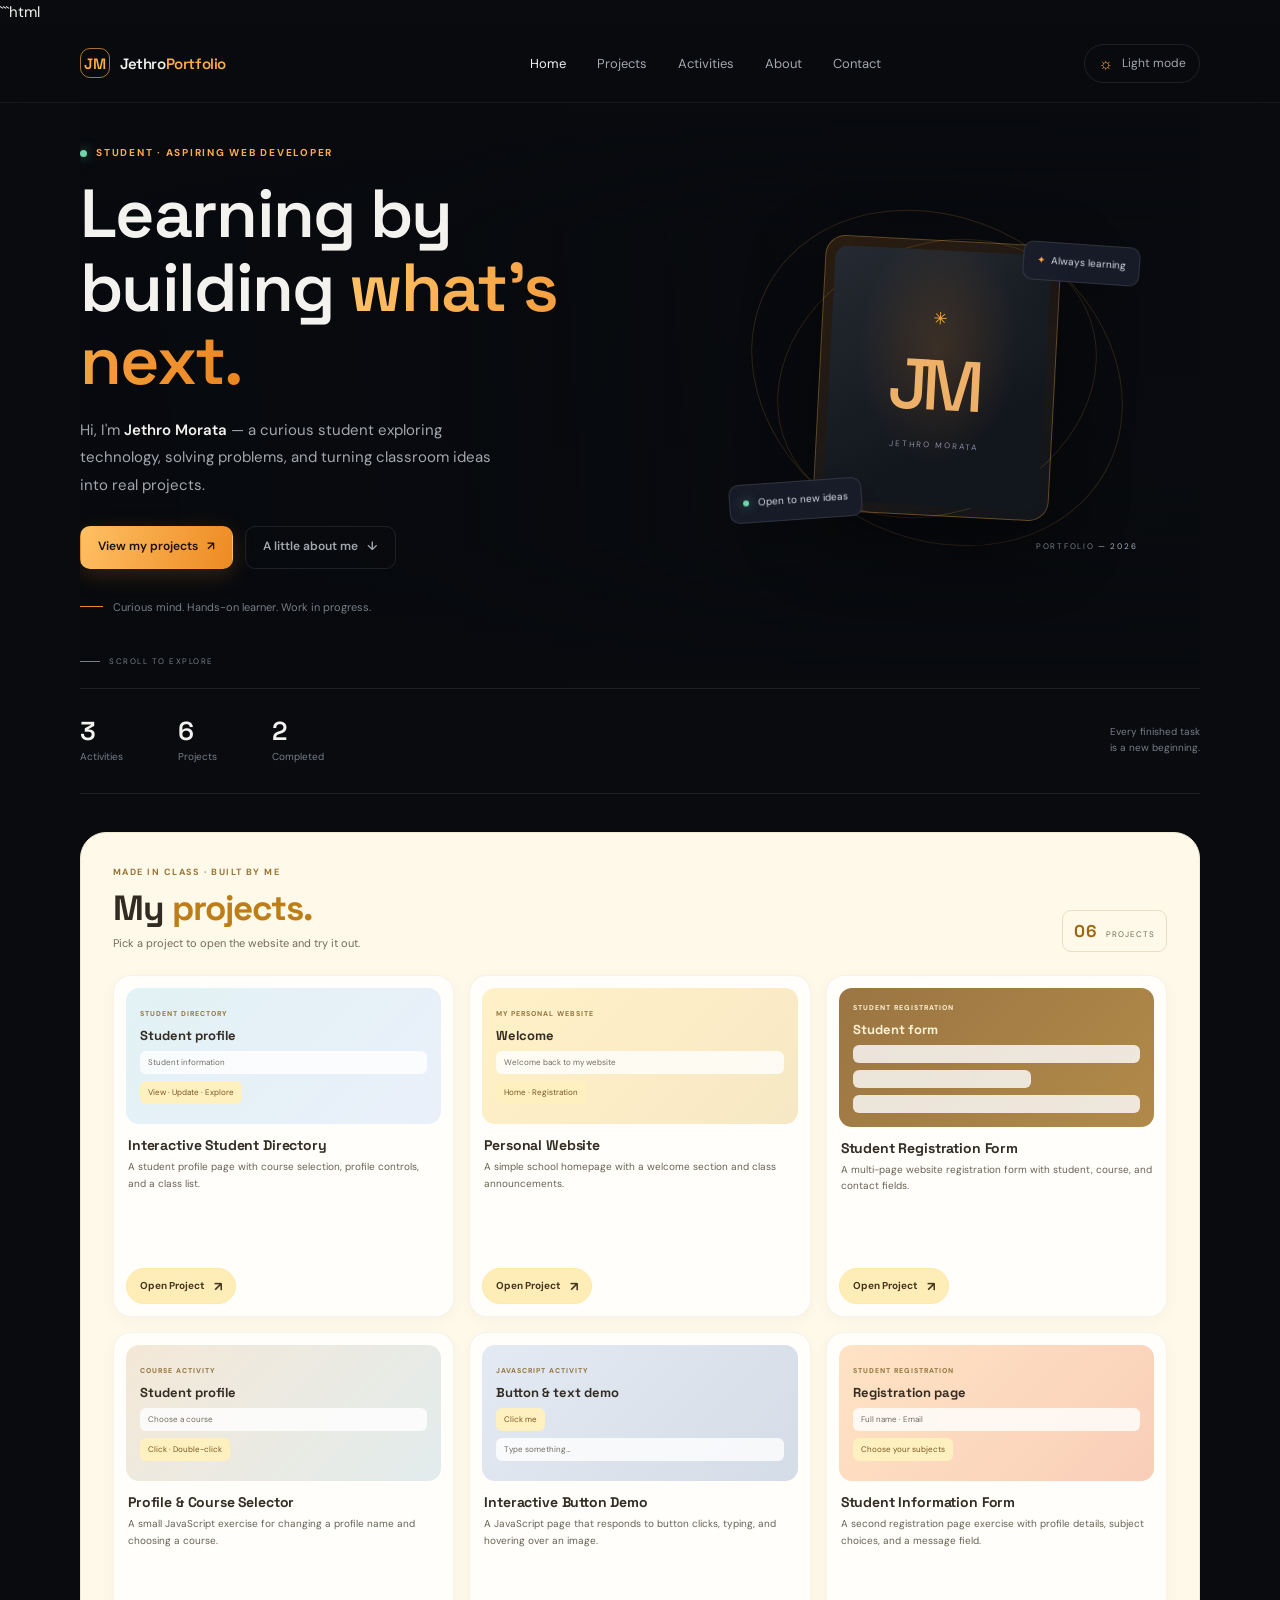
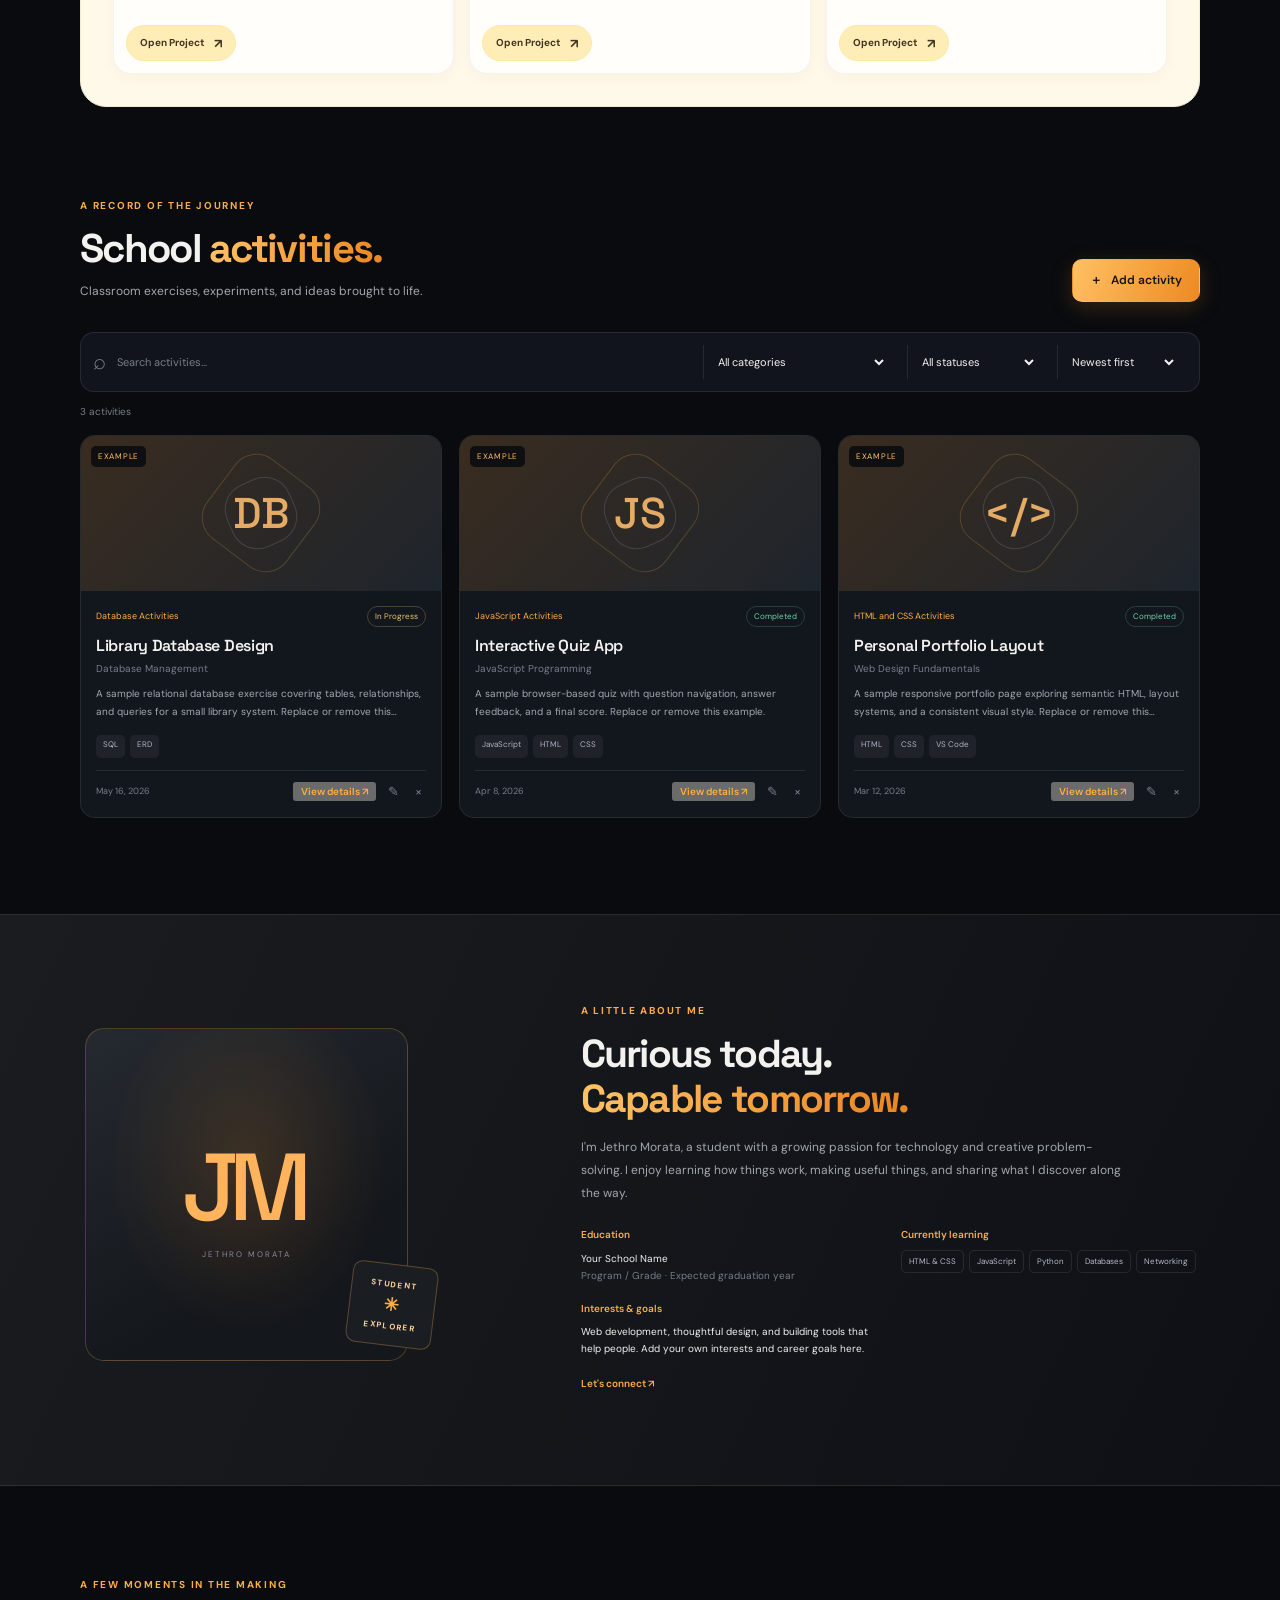
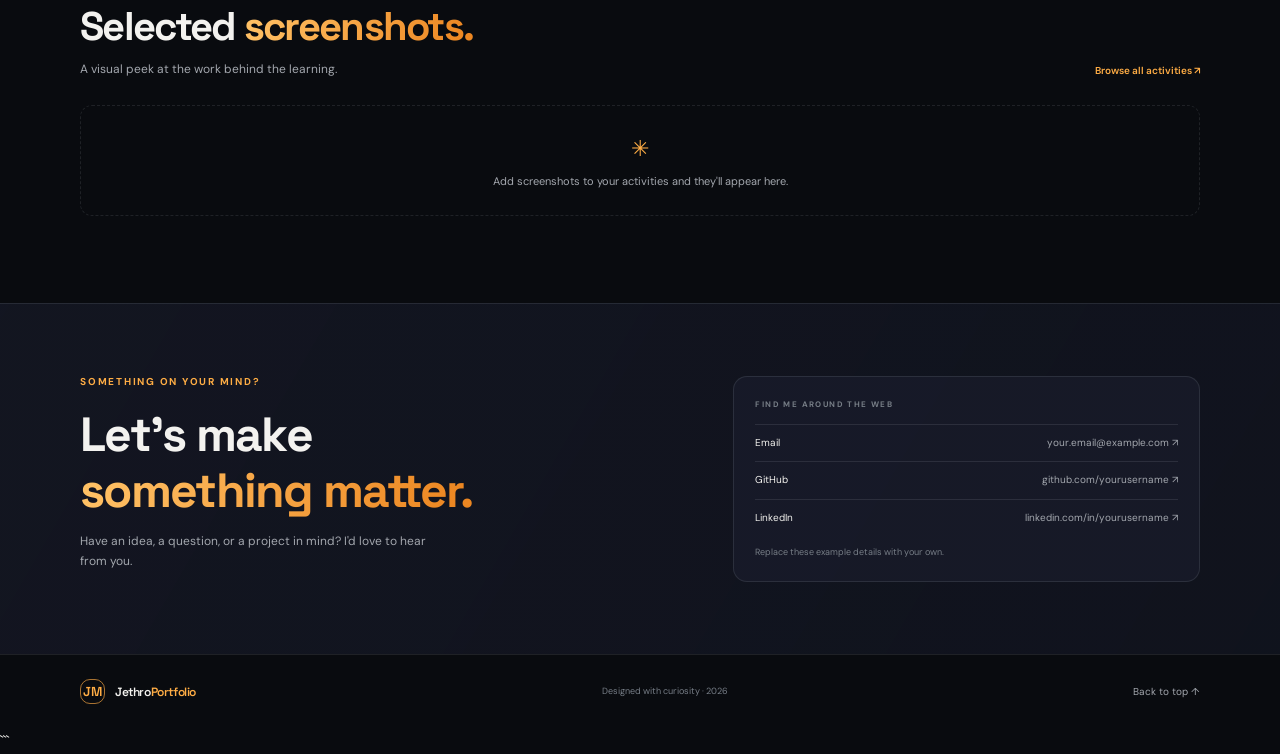
==== index.html @ 6ef47469 "Add files via upload" ====
```html
<!doctype html>
<html lang="en">
<head>
  <meta charset="utf-8">
  <meta name="viewport" content="width=device-width, initial-scale=1">
  <meta name="theme-color" content="#10131d">
  <meta name="description" content="Jethro Morata's student portfolio showcasing school activities, projects, and achievements.">
  <title>Jethro Morata — Student Portfolio</title>

  <link rel="preconnect" href="https://fonts.googleapis.com">
  <link rel="preconnect" href="https://fonts.gstatic.com" crossorigin>
  <link href="https://fonts.googleapis.com/css2?family=DM+Sans:wght@400;500;600;700&family=Space+Grotesk:wght@400;500;600;700&display=swap" rel="stylesheet">
  <link rel="stylesheet" href="style.css">
  <script src="script.js" defer></script>
</head>

<body>
  <a class="skip-link" href="#main">Skip to content</a>

  <header class="site-header">
    <a class="brand" href="#home" aria-label="Jethro Morata home">
      <span class="brand-mark">JM</span>
      <span>Jethro<span class="accent">Portfolio</span></span>
    </a>

    <button class="icon-button menu-toggle" id="menu-toggle" type="button"
      aria-label="Open navigation" aria-expanded="false" aria-controls="site-nav">
      <span></span><span></span><span></span>
    </button>

    <nav class="site-nav" id="site-nav" aria-label="Main navigation">
      <a href="#home">Home</a>
      <a href="#projects">Projects</a>
      <a href="#activities">Activities</a>
      <a href="#about">About</a>
      <a href="#contact">Contact</a>
    </nav>

    <button class="theme-toggle" id="theme-toggle" type="button"
      aria-label="Switch to light theme">
      <span id="theme-icon" aria-hidden="true">☼</span>
      <span class="theme-label">Light mode</span>
    </button>
  </header>

  <main id="main">
    <section class="hero section-wrap" id="home">
      <div class="hero-copy">
        <div class="eyebrow">
          <span class="status-dot"></span>
          STUDENT · ASPIRING WEB DEVELOPER
        </div>

        <h1>Learning by<br>building <span class="gradient-text">what's next.</span></h1>

        <p class="hero-intro">
          Hi, I'm <strong>Jethro Morata</strong> — a curious student exploring
          technology, solving problems, and turning classroom ideas into real projects.
        </p>

        <div class="hero-actions">
          <a class="button button-primary" href="#projects">
            View my projects <span aria-hidden="true">↗</span>
          </a>
          <a class="button button-quiet" href="#about">
            A little about me <span aria-hidden="true">↓</span>
          </a>
        </div>

        <div class="hero-note">
          <span class="note-line"></span>
          Curious mind. Hands-on learner. Work in progress.
        </div>
      </div>

      <div class="hero-visual">
        <div class="portrait-orbit orbit-one"></div>
        <div class="portrait-orbit orbit-two"></div>

        <div class="portrait-card" role="img" aria-label="Jethro Morata profile photo placeholder">
          <div class="portrait-placeholder">
            <span class="portrait-spark">✳</span>
            <span class="portrait-initials">JM</span>
            <span class="portrait-caption">JETHRO MORATA</span>
          </div>
        </div>

        <div class="floating-tag tag-top">
          <span class="tag-icon">✦</span> Always learning
        </div>

        <div class="floating-tag tag-bottom">
          <span class="tag-live"></span> Open to new ideas
        </div>

        <div class="hero-index">PORTFOLIO <span>— 2026</span></div>
      </div>

      <div class="hero-scroll" aria-hidden="true">
        <span></span> SCROLL TO EXPLORE
      </div>
    </section>

    <section class="stats section-wrap" aria-label="Portfolio statistics">
      <div class="stat">
        <span class="stat-number" id="stat-activities">0</span>
        <span class="stat-label">Activities</span>
      </div>
      <div class="stat">
        <span class="stat-number" id="stat-projects">0</span>
        <span class="stat-label">Projects</span>
      </div>
      <div class="stat">
        <span class="stat-number" id="stat-completed">0</span>
        <span class="stat-label">Completed</span>
      </div>
      <p class="stats-note">Every finished task<br>is a new beginning.</p>
    </section>

    <section class="projects-showcase section-wrap" id="projects">
      <div class="projects-heading">
        <div>
          <p class="project-eyebrow">MADE IN CLASS · BUILT BY ME</p>
          <h2>My <span>projects.</span></h2>
          <p>Pick a project to open the website and try it out.</p>
        </div>
        <span class="project-count"><strong>06</strong> PROJECTS</span>
      </div>

      <div class="projects-grid">
        <article class="project-tile">
          <div class="project-preview preview-directory" aria-hidden="true">
            <span class="preview-kicker">STUDENT DIRECTORY</span>
            <strong>Student profile</strong>
            <span class="preview-field">Student information</span>
            <span class="preview-control">View · Update · Explore</span>
          </div>
          <h3>Interactive Student Directory</h3>
          <p>A student profile page with course selection, profile controls, and a class list.</p>
          <a class="project-open" href="Projects/unit30-profile/unit30/HTML.html" target="_blank" rel="noopener noreferrer">Open Project <span aria-hidden="true">↗</span></a>
        </article>

        <article class="project-tile">
          <div class="project-preview preview-website" aria-hidden="true">
            <span class="preview-kicker">MY PERSONAL WEBSITE</span>
            <strong>Welcome</strong>
            <span class="preview-field">Welcome back to my website</span>
            <span class="preview-control">Home · Registration</span>
          </div>
          <h3>Personal Website</h3>
          <p>A simple school homepage with a welcome section and class announcements.</p>
          <a class="project-open" href="Projects/activity-3/ACT%203/HOME.html" target="_blank" rel="noopener noreferrer">Open Project <span aria-hidden="true">↗</span></a>
        </article>

        <article class="project-tile">
          <div class="project-preview preview-registration" aria-hidden="true">
            <span class="preview-kicker">STUDENT REGISTRATION</span>
            <strong>Student form</strong>
            <span class="preview-input"></span>
            <span class="preview-input short"></span>
            <span class="preview-input"></span>
          </div>
          <h3>Student Registration Form</h3>
          <p>A multi-page website registration form with student, course, and contact fields.</p>
          <a class="project-open" href="Projects/activity-3/ACT%203/REGISTRATION.html" target="_blank" rel="noopener noreferrer">Open Project <span aria-hidden="true">↗</span></a>
        </article>

        <article class="project-tile">
          <div class="project-preview preview-course" aria-hidden="true">
            <span class="preview-kicker">COURSE ACTIVITY</span>
            <strong>Student profile</strong>
            <span class="preview-field">Choose a course</span>
            <span class="preview-control">Click · Double-click</span>
          </div>
          <h3>Profile &amp; Course Selector</h3>
          <p>A small JavaScript exercise for changing a profile name and choosing a course.</p>
          <a class="project-open" href="Projects/unit20/unit20/ACT1.html" target="_blank" rel="noopener noreferrer">Open Project <span aria-hidden="true">↗</span></a>
        </article>

        <article class="project-tile">
          <div class="project-preview preview-interaction" aria-hidden="true">
            <span class="preview-kicker">JAVASCRIPT ACTIVITY</span>
            <strong>Button &amp; text demo</strong>
            <span class="preview-control">Click me</span>
            <span class="preview-field">Type something…</span>
          </div>
          <h3>Interactive Button Demo</h3>
          <p>A JavaScript page that responds to button clicks, typing, and hovering over an image.</p>
          <a class="project-open" href="Projects/unit20/unit20/BLAHH.html" target="_blank" rel="noopener noreferrer">Open Project <span aria-hidden="true">↗</span></a>
        </article>

        <article class="project-tile">
          <div class="project-preview preview-student-form" aria-hidden="true">
            <span class="preview-kicker">STUDENT REGISTRATION</span>
            <strong>Registration page</strong>
            <span class="preview-field">Full name · Email</span>
            <span class="preview-control">Choose your subjects</span>
          </div>
          <h3>Student Information Form</h3>
          <p>A second registration page exercise with profile details, subject choices, and a message field.</p>
          <a class="project-open" href="Projects/student-website/unit30/MORATA%20HTML.html" target="_blank" rel="noopener noreferrer">Open Project <span aria-hidden="true">↗</span></a>
        </article>
      </div>
    </section>

    <section class="section-wrap content-section" id="activities">
      <div class="section-heading">
        <div>
          <p class="eyebrow">A RECORD OF THE JOURNEY</p>
          <h2>School <span class="gradient-text">activities.</span></h2>
          <p class="section-description">Classroom exercises, experiments, and ideas brought to life.</p>
        </div>
        <button class="button button-primary add-button" id="add-activity" type="button">
          <span aria-hidden="true">＋</span> Add activity
        </button>
      </div>

      <div class="filter-panel">
        <label class="search-box">
          <span aria-hidden="true">⌕</span>
          <span class="sr-only">Search activities by title</span>
          <input id="search-input" type="search" placeholder="Search activities..." autocomplete="off">
        </label>
        <label class="select-label">
          <span class="sr-only">Filter by category</span>
          <select id="category-filter"><option value="">All categories</option></select>
        </label>
        <label class="select-label">
          <span class="sr-only">Filter by status</span>
          <select id="status-filter">
            <option value="">All statuses</option>
            <option>Completed</option>
            <option>In Progress</option>
          </select>
        </label>
        <label class="select-label sort-select">
          <span class="sr-only">Sort activities by date</span>
          <select id="sort-order">
            <option value="newest">Newest first</option>
            <option value="oldest">Oldest first</option>
          </select>
        </label>
      </div>

      <p class="results-count" id="results-count" aria-live="polite"></p>
      <div class="activity-grid" id="activity-grid"></div>

      <div class="empty-state" id="empty-state" hidden>
        <div class="empty-icon">✳</div>
        <h3>No activities found</h3>
        <p>Try adjusting your filters, or add your first activity to get started.</p>
        <button class="button button-primary" id="empty-add" type="button">Add an activity</button>
      </div>
    </section>

    <section class="about-section" id="about">
      <div class="section-wrap about-grid">
        <div class="about-visual">
          <div class="about-photo">
            <span>JM</span>
            <small>JETHRO MORATA</small>
          </div>
          <div class="about-sticker">STUDENT<br><span>✳</span><br>EXPLORER</div>
        </div>

        <div class="about-copy">
          <p class="eyebrow">A LITTLE ABOUT ME</p>
          <h2>Curious today.<br><span class="gradient-text">Capable tomorrow.</span></h2>
          <p class="about-bio">
            I'm Jethro Morata, a student with a growing passion for technology
            and creative problem-solving. I enjoy learning how things work,
            making useful things, and sharing what I discover along the way.
          </p>

          <div class="about-details">
            <div class="detail-block">
              <h3>Education</h3>
              <p>Your School Name<br><span>Program / Grade · Expected graduation year</span></p>
            </div>
            <div class="detail-block">
              <h3>Currently learning</h3>
              <div class="skill-list">
                <span>HTML &amp; CSS</span>
                <span>JavaScript</span>
                <span>Python</span>
                <span>Databases</span>
                <span>Networking</span>
              </div>
            </div>
            <div class="detail-block">
              <h3>Interests &amp; goals</h3>
              <p>Web development, thoughtful design, and building tools that help people. Add your own interests and career goals here.</p>
            </div>
          </div>

          <a class="text-link" href="#contact">Let's connect <span aria-hidden="true">↗</span></a>
        </div>
      </div>
    </section>

    <section class="section-wrap content-section gallery-section" id="gallery">
      <div class="section-heading">
        <div>
          <p class="eyebrow">A FEW MOMENTS IN THE MAKING</p>
          <h2>Selected <span class="gradient-text">screenshots.</span></h2>
          <p class="section-description">A visual peek at the work behind the learning.</p>
        </div>
        <a class="text-link" href="#activities">Browse all activities <span aria-hidden="true">↗</span></a>
      </div>

      <div class="gallery-grid" id="gallery-grid"></div>
      <div class="gallery-empty" id="gallery-empty" hidden>
        <span>✳</span>
        <p>Add screenshots to your activities and they'll appear here.</p>
      </div>
    </section>

    <section class="contact-section" id="contact">
      <div class="section-wrap contact-inner">
        <div>
          <p class="eyebrow">SOMETHING ON YOUR MIND?</p>
          <h2>Let's make<br><span class="gradient-text">something matter.</span></h2>
          <p class="contact-copy">Have an idea, a question, or a project in mind? I'd love to hear from you.</p>
        </div>

        <div class="contact-card">
          <span class="contact-card-label">FIND ME AROUND THE WEB</span>
          <a href="mailto:your.email@example.com" data-contact-link="email">
            <span>Email</span><span>your.email@example.com ↗</span>
          </a>
          <a href="https://github.com/yourusername" data-contact-link="github">
            <span>GitHub</span><span>github.com/yourusername ↗</span>
          </a>
          <a href="https://linkedin.com/in/yourusername" data-contact-link="linkedin">
            <span>LinkedIn</span><span>linkedin.com/in/yourusername ↗</span>
          </a>
          <p class="contact-edit-note">Replace these example details with your own.</p>
        </div>
      </div>
    </section>
  </main>

  <footer class="site-footer">
    <a class="brand footer-brand" href="#home">
      <span class="brand-mark">JM</span>
      <span>Jethro<span class="accent">Portfolio</span></span>
    </a>
    <p>Designed with curiosity · <span id="footer-year"></span></p>
    <a href="#home" class="footer-top">Back to top ↑</a>
  </footer>

  <button class="back-to-top" id="back-to-top" type="button" aria-label="Back to top">↑</button>
  <div class="toast-region" id="toast-region" aria-live="polite" aria-atomic="true"></div>

  <dialog class="dialog activity-dialog" id="activity-dialog" aria-labelledby="form-heading">
    <form id="activity-form" novalidate>
      <div class="dialog-heading">
        <div>
          <p class="eyebrow">MAKE IT YOURS</p>
          <h2 id="form-heading">Add an activity</h2>
        </div>
        <button class="icon-button dialog-close" type="button" aria-label="Close form">×</button>
      </div>

      <input id="activity-id" type="hidden">

      <div class="form-grid">
        <label class="form-field full-field">Activity title <span class="required">*</span>
          <input id="activity-title" name="title" maxlength="100" required placeholder="e.g. Responsive landing page">
        </label>

        <label class="form-field">Subject or course <span class="required">*</span>
          <input id="activity-subject" name="subject" maxlength="80" required placeholder="e.g. Web Development">
        </label>

        <label class="form-field">Category <span class="required">*</span>
          <select id="activity-category" name="category" required></select>
        </label>

        <label class="form-field">Date completed <span class="required">*</span>
          <input id="activity-date" name="date" type="date" required>
        </label>

        <label class="form-field">Status <span class="required">*</span>
          <select id="activity-status" name="status" required>
            <option>Completed</option>
            <option>In Progress</option>
          </select>
        </label>

        <label class="form-field full-field">Description <span class="required">*</span>
          <textarea id="activity-description" name="description" rows="3" maxlength="600" required placeholder="What did you make or learn?"></textarea>
        </label>

        <label class="form-field full-field">Technologies or tools <span class="optional">(separate with commas)</span>
          <input id="activity-tools" name="tools" maxlength="200" placeholder="e.g. HTML, CSS, VS Code">
        </label>

        <label class="form-field full-field">Project or repository URL <span class="optional">(optional)</span>
          <input id="activity-url" name="url" type="url" placeholder="https://..." maxlength="500">
        </label>

        <label class="form-field full-field">Screenshot <span class="optional">(optional · JPG, PNG, GIF, or WebP · max 8 MB)</span>
          <input id="activity-image" name="image" type="file" accept="image/jpeg,image/png,image/gif,image/webp">
          <span class="field-hint">Saved only in this browser, not uploaded online. Browser storage is limited to about 4 MB for all activities and images; clearing browser data may erase it. Images are resized before saving. Existing image is kept if no new file is selected.</span>
          <img class="upload-preview" id="upload-preview" alt="" hidden>
          <button class="remove-image" id="remove-image" type="button" hidden>Remove screenshot</button>
        </label>
      </div>

      <p class="form-message" id="form-message" role="alert"></p>

      <div class="dialog-actions">
        <button class="button button-quiet cancel-dialog" type="button">Cancel</button>
        <button class="button button-primary" type="submit" id="save-activity">Save activity</button>
      </div>
    </form>
  </dialog>

  <dialog class="dialog details-dialog" id="details-dialog" aria-labelledby="details-title">
    <button class="icon-button dialog-close details-close" type="button" aria-label="Close details">×</button>
    <div id="details-content"></div>
  </dialog>

  <dialog class="dialog image-dialog" id="image-dialog" aria-label="Screenshot preview">
    <button class="icon-button dialog-close image-close" type="button" aria-label="Close image preview">×</button>
    <img id="large-image" alt="">
    <p id="large-image-caption"></p>
  </dialog>
</body>
</html>
```
---- style.css ----
:root {
  color-scheme: dark;
  --bg: #090b0f;
  --surface: #12161d;
  --surface-raised: #1a1f28;
  --surface-soft: #0e1117;
  --text: #f3f2ef;
  --muted: #a3a7ae;
  --faint: #777e87;
  --line: rgba(224, 231, 239, .1);
  --accent: #ed8a22;
  --accent-bright: #ffad45;
  --blue: #8ba1b7;
  --success: #70d4ac;
  --danger: #ff8c9c;
  --shadow: 0 18px 55px rgba(0, 0, 0, .24);
  --radius: 20px;
  font-family: "DM Sans", sans-serif;
  scroll-behavior: smooth;
}
* { box-sizing: border-box; }
body { margin: 0; background: var(--bg); color: var(--text); line-height: 1.65; font-size: 15px; }
body, button, input, select, textarea { font-family: "DM Sans", sans-serif; }
body::before { position: fixed; inset: 0; z-index: -1; pointer-events: none; content: ""; opacity: .13; background-image: radial-gradient(#a7b0bb 0.55px, transparent .55px); background-size: 30px 30px; mask-image: linear-gradient(to bottom, black, transparent 80%); }
a { color: inherit; text-decoration: none; }
button, a, input, select, textarea { -webkit-tap-highlight-color: transparent; }
button { color: inherit; }
button:focus-visible, a:focus-visible, input:focus-visible, select:focus-visible, textarea:focus-visible { outline: 2px solid var(--accent-bright); outline-offset: 3px; }
.sr-only, .skip-link:not(:focus) { position: absolute; width: 1px; height: 1px; padding: 0; overflow: hidden; clip: rect(0, 0, 0, 0); white-space: nowrap; clip-path: inset(50%); }
.skip-link:focus { position: fixed; z-index: 50; top: 10px; left: 10px; padding: 9px 14px; border-radius: 8px; background: var(--surface-raised); }
.section-wrap { width: min(1120px, calc(100% - 48px)); margin-inline: auto; }
.site-header { height: 78px; padding: 0 max(24px, calc((100vw - 1120px) / 2)); display: flex; align-items: center; justify-content: space-between; border-bottom: 1px solid rgba(255, 255, 255, .055); position: relative; z-index: 5; background: rgba(9, 11, 15, .88); backdrop-filter: blur(16px); }
.brand { display: inline-flex; align-items: center; gap: 10px; font: 600 15px "Space Grotesk", sans-serif; letter-spacing: -.4px; }
.brand-mark { display: grid; place-items: center; width: 30px; height: 30px; border: 1px solid rgba(255, 173, 69, .65); border-radius: 10px; color: var(--accent-bright); font-size: 15px; }
.accent { color: var(--accent-bright); }
.site-nav { display: flex; gap: 31px; margin-left: 100px; }
.site-nav a { color: var(--muted); font-size: 13px; transition: color .2s; }
.site-nav a:hover, .site-nav a.active { color: var(--text); }
.theme-toggle { display: inline-flex; gap: 9px; align-items: center; background: none; border: 1px solid var(--line); border-radius: 999px; padding: 8px 13px; color: var(--muted); font-size: 12px; cursor: pointer; transition: border-color .2s, color .2s; }
.theme-toggle:hover { border-color: var(--accent); color: var(--text); }
.theme-toggle span:first-child { font-size: 16px; color: var(--accent-bright); }
.menu-toggle { display: none !important; }
.hero { position: relative; isolation: isolate; min-height: 540px; display: grid; grid-template-columns: 1.06fr .94fr; align-items: center; padding-top: 38px; padding-bottom: 72px; overflow-x: clip; }
.hero::before { position: absolute; z-index: 0; inset-block: 0; left: 50%; width: 100vw; transform: translateX(-50%); content: ""; background-image: linear-gradient(90deg, rgba(8, 10, 14, .94) 0%, rgba(8, 10, 14, .83) 34%, rgba(8, 10, 14, .42) 66%, rgba(8, 10, 14, .46) 100%), linear-gradient(0deg, var(--bg) 0%, rgba(8, 10, 14, .16) 25%, rgba(8, 10, 14, .1) 78%, var(--bg) 100%), url("assets/haikyuu-background.png"); background-position: center, center, center 38%; background-size: cover; background-repeat: no-repeat; }
.hero-copy, .hero-visual, .hero-scroll { z-index: 1; }
.eyebrow { margin: 0 0 16px; color: var(--accent-bright); font-size: 10px; font-weight: 700; letter-spacing: 1.75px; }
.hero-copy { padding-top: 4px; }
.hero-copy .eyebrow { display: flex; gap: 9px; align-items: center; }
.status-dot, .tag-live { display: inline-block; width: 7px; height: 7px; border-radius: 50%; background: var(--success); box-shadow: 0 0 12px rgba(112, 212, 172, .6); }
h1, h2, h3, p { margin-top: 0; }
h1, h2 { font-family: "Space Grotesk", sans-serif; letter-spacing: -1.7px; }
h1 { margin-bottom: 19px; font-size: clamp(42px, 5.5vw, 68px); line-height: 1.08; font-weight: 600; }
.gradient-text { color: var(--accent-bright); background: linear-gradient(105deg, #ffc064 5%, #ec8722 95%); background-clip: text; -webkit-text-fill-color: transparent; }
.hero-intro { max-width: 440px; margin-bottom: 26px; color: var(--muted); font-size: 15px; line-height: 1.85; }
.hero-intro strong { color: var(--text); font-weight: 600; }
.hero-actions { display: flex; flex-wrap: wrap; align-items: center; gap: 12px; }
.button { display: inline-flex; min-height: 43px; align-items: center; justify-content: center; gap: 9px; padding: 0 17px; border: 1px solid transparent; border-radius: 10px; font-size: 12px; font-weight: 600; cursor: pointer; transition: transform .2s, background .2s, border-color .2s, box-shadow .2s; }
.button:hover { transform: translateY(-2px); }
.button-primary { color: #1a120a; background: linear-gradient(110deg, #ffc064, #ed8a22); box-shadow: 0 6px 22px rgba(237, 138, 34, .2); }
.button-primary:hover { box-shadow: 0 9px 28px rgba(237, 138, 34, .34); }
.button-quiet { color: var(--muted); background: transparent; border-color: var(--line); }
.button-quiet:hover { color: var(--text); border-color: rgba(255, 173, 69, .48); }
.hero-note { display: flex; align-items: center; gap: 10px; margin-top: 29px; color: var(--faint); font-size: 11px; }
.note-line { width: 23px; height: 1px; background: var(--accent); }
.hero-visual { position: relative; justify-self: center; width: min(100%, 405px); height: 355px; display: grid; place-items: center; }
.portrait-orbit { position: absolute; border: 1px solid rgba(255, 173, 69, .16); border-radius: 50%; transform: rotate(-25deg); }
.orbit-one { width: 330px; height: 267px; }
.orbit-two { width: 386px; height: 320px; transform: rotate(29deg); }
.portrait-card { width: 236px; height: 276px; padding: 9px; transform: rotate(3deg); border: 1px solid rgba(255, 173, 69, .32); border-radius: 20px; background: linear-gradient(145deg, rgba(237, 138, 34, .15), rgba(139, 161, 183, .08)); box-shadow: 0 25px 75px rgba(0, 0, 0, .48); }
.portrait-placeholder { width: 100%; height: 100%; display: flex; flex-direction: column; align-items: center; justify-content: center; gap: 8px; overflow: hidden; border-radius: 13px; background: radial-gradient(ellipse at 50% 38%, rgba(237, 138, 34, .16), transparent 53%), linear-gradient(150deg, #252a32, #12161d 70%); }
.portrait-initials { color: rgba(255, 189, 111, .92); font: 500 71px "Space Grotesk", sans-serif; letter-spacing: -9px; padding-right: 9px; }
.portrait-spark { color: var(--accent-bright); font-size: 17px; }
.portrait-caption { color: #898ca5; font-size: 8px; letter-spacing: 2px; }
.floating-tag { position: absolute; z-index: 2; padding: 10px 13px; border: 1px solid rgba(255, 255, 255, .11); border-radius: 10px; background: rgba(25, 29, 43, .88); box-shadow: var(--shadow); color: #d7d9e3; font-size: 10px; backdrop-filter: blur(10px); }
.tag-top { top: 43px; right: -1px; transform: rotate(4deg); }
.tag-bottom { bottom: 36px; left: -5px; display: flex; align-items: center; gap: 9px; transform: rotate(-4deg); }
.tag-icon { margin-right: 3px; color: var(--accent-bright); }
.tag-live { width: 6px; height: 6px; }
.hero-index { position: absolute; right: 2px; bottom: 3px; color: var(--faint); font-size: 8px; letter-spacing: 1.7px; }
.hero-index span { color: #a9adbb; }
.hero-scroll { position: absolute; bottom: 20px; left: 0; display: flex; align-items: center; gap: 9px; color: var(--faint); font-size: 8px; letter-spacing: 1.5px; }
.hero-scroll span { width: 20px; height: 1px; background: var(--faint); }
.stats { display: flex; align-items: center; gap: 55px; padding: 25px 0 28px; border-top: 1px solid var(--line); border-bottom: 1px solid var(--line); }
.stat { display: flex; flex-direction: column; gap: 1px; }
.stat-number { color: var(--text); font: 600 26px "Space Grotesk", sans-serif; letter-spacing: -.8px; }
.stat-label { color: var(--faint); font-size: 10px; }
.stats-note { margin: 0 0 0 auto; color: var(--faint); font-size: 10px; line-height: 1.6; text-align: right; }
.projects-showcase { padding: 32px; margin-top: 38px; border: 1px solid #f2e9d4; border-radius: 26px; background: #fff9e9; color: #332b21; }
.projects-heading { display: flex; align-items: end; justify-content: space-between; gap: 18px; margin-bottom: 23px; }
.project-eyebrow { margin: 0 0 6px; color: #997535; font-size: 9px; font-weight: 700; letter-spacing: 1.45px; }
.projects-heading h2 { margin: 0 0 4px; font: 700 clamp(27px, 3.2vw, 35px) "Space Grotesk", sans-serif; letter-spacing: -1px; }
.projects-heading h2 span { color: #bd7e18; }
.projects-heading > div > p:last-child { margin: 0; color: #736b5d; font-size: 11px; }
.project-count { flex: 0 0 auto; padding: 9px 11px; border: 1px solid #eadfc6; border-radius: 9px; color: #756b57; font-size: 8px; letter-spacing: 1px; }
.project-count strong { margin-right: 5px; color: #9b6818; font: 700 17px "Space Grotesk", sans-serif; }
.projects-grid { display: grid; grid-template-columns: repeat(3, minmax(0, 1fr)); gap: 15px; }
.project-tile { min-width: 0; min-height: 342px; display: flex; flex-direction: column; padding: 12px; border: 1px solid rgba(104, 79, 40, .06); border-radius: 18px; background: #fffefa; box-shadow: 0 4px 15px rgba(73, 54, 27, .035); transition: transform .2s, box-shadow .2s; }
.project-tile:hover { transform: translateY(-3px); box-shadow: 0 12px 28px rgba(73, 54, 27, .11); }
.project-preview { min-height: 136px; display: flex; flex-direction: column; justify-content: center; gap: 7px; padding: 14px; overflow: hidden; border-radius: 13px; background: linear-gradient(135deg, #e6f2f1, #f5f1df); color: #453c2f; }
.preview-kicker { color: #93733b; font-size: 7px; font-weight: 700; letter-spacing: 1px; }
.preview-heading, .project-preview strong { color: #342d24; font: 700 13px "Space Grotesk", sans-serif; }
.preview-field, .preview-control, .preview-input { display: block; min-height: 22px; padding: 5px 8px; border-radius: 6px; background: rgba(255, 255, 255, .8); color: #736b60; font-size: 8px; }
.preview-control { width: fit-content; background: #fff0bf; color: #755624; }
.preview-input { width: 100%; min-height: 18px; }
.preview-input.short { width: 62%; }
.preview-directory { background: linear-gradient(135deg, #e2f2f5, #eaf0fa); }
.preview-website { background: linear-gradient(135deg, #fff1c7, #f7e8c5); }
.preview-registration { background: linear-gradient(135deg, #9b7542, #b18a4a); color: #fff8e8; }
.preview-registration .preview-kicker, .preview-registration strong { color: #fff2d3; }
.preview-course { background: linear-gradient(135deg, #f4e8d7, #e2eced); }
.preview-interaction { background: linear-gradient(135deg, #e4eaf3, #d4dce7); }
.preview-student-form { background: linear-gradient(135deg, #ffe3c4, #f9ceb8); }
.project-tile h3 { margin: 12px 2px 4px; color: #342d24; font: 700 14px/1.35 "Space Grotesk", sans-serif; letter-spacing: -.15px; }
.project-tile > p { margin: 0 2px 13px; color: #696154; font-size: 10px; line-height: 1.65; }
.project-open { display: inline-flex; width: fit-content; min-height: 36px; align-items: center; gap: 10px; margin-top: auto; padding: 0 13px; border: 1px solid #ffe9a7; border-radius: 999px; background: #ffedb7; color: #44351f; font-size: 10px; font-weight: 700; transition: background .2s, transform .2s; }
.project-open:hover { transform: translateY(-1px); background: #ffdf83; }
.project-open span { font-size: 13px; }
.content-section { padding-top: 91px; padding-bottom: 96px; }
.section-heading { display: flex; align-items: end; justify-content: space-between; gap: 20px; margin-bottom: 30px; }
.section-heading h2, .about-copy h2, .contact-inner h2 { margin: 0 0 9px; font-size: clamp(30px, 3.5vw, 40px); line-height: 1.17; }
.section-heading .eyebrow, .about-copy .eyebrow { margin-bottom: 11px; }
.section-description { margin: 0; color: var(--muted); font-size: 12px; }
.add-button { flex-shrink: 0; }
.filter-panel { display: flex; gap: 10px; align-items: center; margin-bottom: 12px; padding: 12px; border: 1px solid var(--line); border-radius: 14px; background: rgba(24, 28, 42, .55); }
.search-box { display: flex; min-width: 190px; flex: 1; align-items: center; gap: 9px; color: var(--faint); }
.search-box > span:first-child { font-size: 22px; line-height: 1; }
.search-box input, .select-label select { width: 100%; min-height: 34px; color: var(--text); border: 0; outline: 0; background: transparent; font-size: 11px; }
.search-box input::placeholder { color: var(--faint); }
.select-label { min-width: 140px; padding: 0 10px; border-left: 1px solid var(--line); }
.select-label select { cursor: pointer; }
.select-label option, .form-field option { color: var(--text); background: var(--surface-raised); }
.sort-select { min-width: 130px; }
.results-count { min-height: 18px; margin: 0 0 13px; color: var(--faint); font-size: 10px; }
.activity-grid { display: grid; grid-template-columns: repeat(3, 1fr); gap: 17px; }
.activity-card { min-width: 0; overflow: hidden; border: 1px solid var(--line); border-radius: 15px; background: var(--surface); transition: border-color .2s, transform .25s, box-shadow .25s; animation: card-in .35s ease both; }
.activity-card:hover { transform: translateY(-4px); border-color: rgba(255, 173, 69, .42); box-shadow: var(--shadow); }
@keyframes card-in { from { opacity: 0; transform: translateY(8px); } to { opacity: 1; transform: translateY(0); } }
.card-image { position: relative; height: 155px; display: grid; place-items: center; overflow: hidden; background: linear-gradient(135deg, rgba(237, 138, 34, .17), rgba(91, 113, 133, .13)), #15191f; }
.card-image img { width: 100%; height: 100%; object-fit: cover; }
.image-placeholder { position: relative; display: grid; place-items: center; width: 100%; height: 100%; color: rgba(255, 188, 109, .88); font: 500 43px "Space Grotesk", sans-serif; }
.image-placeholder::before, .image-placeholder::after { position: absolute; width: 98px; height: 98px; border: 1px solid rgba(255, 173, 69, .2); border-radius: 27px; content: ""; transform: rotate(37deg); }
.image-placeholder::after { width: 66px; height: 66px; border-color: rgba(157, 175, 193, .2); transform: rotate(-24deg); }
.image-placeholder span { z-index: 1; }
.sample-pill { position: absolute; top: 10px; left: 10px; z-index: 1; padding: 4px 7px; border-radius: 5px; background: rgba(9, 11, 15, .86); color: #ffc064; font-size: 8px; letter-spacing: .7px; text-transform: uppercase; }
.card-body { padding: 15px; }
.card-topline { display: flex; justify-content: space-between; align-items: center; gap: 8px; margin-bottom: 8px; }
.category-label { overflow: hidden; color: var(--accent-bright); font-size: 9px; text-overflow: ellipsis; white-space: nowrap; }
.status-pill { flex-shrink: 0; padding: 3px 7px; border: 1px solid rgba(112, 212, 172, .22); border-radius: 999px; color: var(--success); font-size: 8px; }
.status-pill.in-progress { color: #f1c277; border-color: rgba(241, 194, 119, .25); }
.card-body h3 { overflow: hidden; margin: 0 0 5px; font: 600 16px "Space Grotesk", sans-serif; letter-spacing: -.3px; text-overflow: ellipsis; white-space: nowrap; }
.card-subject { margin-bottom: 8px; color: var(--faint); font-size: 10px; }
.card-description { min-height: 38px; margin-bottom: 12px; color: var(--muted); font-size: 10px; line-height: 1.75; display: -webkit-box; overflow: hidden; -webkit-box-orient: vertical; -webkit-line-clamp: 2; }
.tool-chips { display: flex; min-height: 23px; flex-wrap: wrap; gap: 5px; margin-bottom: 12px; }
.tool-chip { padding: 3px 7px; border-radius: 5px; background: rgba(255, 255, 255, .055); color: #aeb3c2; font-size: 8px; }
.card-footer { display: flex; align-items: center; justify-content: space-between; gap: 8px; padding-top: 10px; border-top: 1px solid var(--line); }
.card-date { color: var(--faint); font-size: 9px; }
.card-actions { display: flex; flex-wrap: wrap; gap: 8px; align-items: center; justify-content: flex-end; }
.card-link, .text-link { color: var(--accent-bright); font-size: 10px; font-weight: 600; }
.card-link:hover, .text-link:hover { color: var(--text); }
.card-download { padding: 3px 6px; border: 1px solid rgba(255, 173, 69, .25); border-radius: 5px; font-size: 8px; white-space: nowrap; }
.card-icon-button { padding: 2px 4px; border: 0; background: transparent; color: var(--faint); font-size: 13px; cursor: pointer; }
.card-icon-button:hover { color: var(--text); }
.card-icon-button.delete:hover { color: var(--danger); }
.empty-state { padding: 46px 18px; text-align: center; border: 1px dashed rgba(255, 255, 255, .15); border-radius: 15px; }
.empty-icon { color: var(--accent-bright); font-size: 28px; }
.empty-state h3 { margin: 9px 0 5px; font: 600 18px "Space Grotesk", sans-serif; }
.empty-state p { margin: 0 auto 17px; color: var(--muted); font-size: 12px; }
.about-section { padding: 88px 0 92px; border-block: 1px solid var(--line); background: linear-gradient(115deg, rgba(28, 31, 35, .88), rgba(14, 17, 22, .88)); }
.about-grid { display: grid; grid-template-columns: .82fr 1.18fr; align-items: center; gap: 70px; }
.about-visual { position: relative; width: 100%; max-width: 355px; height: 360px; }
.about-photo { position: absolute; inset: 10px 27px 17px 5px; display: flex; flex-direction: column; align-items: center; justify-content: center; border: 1px solid rgba(255, 173, 69, .25); border-radius: 19px; background: radial-gradient(ellipse at 50% 40%, rgba(237, 138, 34, .16), transparent 60%), linear-gradient(150deg, #252a30, #14171c 68%); }
.about-photo span { color: #ffb35d; font: 500 95px "Space Grotesk", sans-serif; letter-spacing: -10px; padding-right: 10px; }
.about-photo small { color: #8489a0; font-size: 8px; letter-spacing: 2px; }
.about-sticker { position: absolute; right: 0; bottom: 32px; padding: 13px 16px; border: 1px solid rgba(255, 173, 69, .3); border-radius: 10px; background: #1a1e23; color: #ffd39b; font-size: 8px; font-weight: 700; letter-spacing: 1.4px; line-height: 1.6; transform: rotate(7deg); text-align: center; }
.about-sticker span { color: var(--accent-bright); font-size: 18px; }
.about-copy h2 { margin-bottom: 14px; font-size: clamp(30px, 3.5vw, 39px); }
.about-bio { max-width: 550px; margin-bottom: 23px; color: var(--muted); font-size: 12px; line-height: 1.9; }
.about-details { display: grid; grid-template-columns: 1fr 1fr; gap: 17px 22px; margin-bottom: 19px; }
.detail-block h3 { margin-bottom: 6px; color: var(--accent-bright); font-size: 10px; font-weight: 600; }
.detail-block p { margin: 0; color: var(--text); font-size: 10px; line-height: 1.7; }
.detail-block p span { color: var(--faint); }
.skill-list { display: flex; flex-wrap: wrap; gap: 5px; }
.skill-list span { padding: 4px 7px; border: 1px solid var(--line); border-radius: 5px; color: #b7bac9; font-size: 8px; }
.gallery-section { padding-bottom: 87px; }
.gallery-section .section-heading { margin-bottom: 25px; }
.gallery-grid { display: grid; grid-template-columns: repeat(4, 1fr); gap: 13px; }
.gallery-item { position: relative; display: block; width: 100%; height: 154px; overflow: hidden; padding: 0; border: 1px solid var(--line); border-radius: 11px; background: var(--surface); cursor: zoom-in; }
.gallery-item img { width: 100%; height: 100%; object-fit: cover; transition: transform .35s; }
.gallery-item:hover img { transform: scale(1.06); }
.gallery-placeholder { width: 100%; height: 100%; display: grid; place-items: center; background: linear-gradient(130deg, rgba(152, 134, 245, .18), rgba(101, 142, 231, .1)); color: var(--accent-bright); font-size: 33px; }
.gallery-caption { position: absolute; inset: auto 0 0; padding: 24px 10px 9px; background: linear-gradient(transparent, rgba(9, 11, 18, .9)); color: #fff; font-size: 10px; text-align: left; }
.gallery-empty { padding: 25px; text-align: center; color: var(--muted); font-size: 11px; border: 1px dashed var(--line); border-radius: 12px; }
.gallery-empty span { color: var(--accent-bright); font-size: 22px; }
.gallery-empty p { margin: 5px 0 0; }
.contact-section { padding: 70px 0; border-top: 1px solid var(--line); background: linear-gradient(120deg, rgba(26, 29, 45, .6), rgba(17, 20, 31, .9)); }
.contact-inner { display: grid; grid-template-columns: 1fr .8fr; align-items: center; gap: 70px; }
.contact-inner h2 { margin-bottom: 13px; font-size: clamp(34px, 4.1vw, 48px); }
.contact-copy { max-width: 360px; color: var(--muted); font-size: 12px; }
.contact-card { padding: 21px; border: 1px solid var(--line); border-radius: 14px; background: rgba(27, 31, 46, .67); }
.contact-card-label { display: block; margin-bottom: 12px; color: var(--faint); font-size: 8px; font-weight: 700; letter-spacing: 1.4px; }
.contact-card > a { display: flex; justify-content: space-between; gap: 12px; padding: 10px 0; border-top: 1px solid var(--line); font-size: 10px; }
.contact-card > a span:first-child { color: var(--text); }
.contact-card > a span:last-child { color: var(--muted); text-align: right; }
.contact-card > a:hover span:last-child { color: var(--accent-bright); }
.contact-edit-note { margin: 9px 0 0; color: var(--faint); font-size: 9px; }
.site-footer { display: flex; align-items: center; justify-content: space-between; gap: 15px; min-height: 75px; padding: 13px max(24px, calc((100vw - 1120px) / 2)); border-top: 1px solid var(--line); }
.site-footer p { margin: 0; color: var(--faint); font-size: 9px; }
.footer-brand { font-size: 12px; }
.footer-brand .brand-mark { width: 25px; height: 25px; font-size: 13px; }
.footer-top { color: var(--muted); font-size: 10px; }
.footer-top:hover { color: var(--accent-bright); }
.back-to-top { position: fixed; right: 22px; bottom: 22px; z-index: 4; width: 40px; height: 40px; border: 1px solid var(--line); border-radius: 12px; background: var(--surface-raised); color: var(--accent-bright); font-size: 17px; cursor: pointer; opacity: 0; pointer-events: none; transform: translateY(8px); transition: opacity .2s, transform .2s; }
.back-to-top.visible { opacity: 1; pointer-events: auto; transform: translateY(0); }
.toast-region { position: fixed; z-index: 20; right: 20px; bottom: 75px; display: grid; gap: 8px; }
.toast { max-width: min(360px, calc(100vw - 40px)); padding: 12px 16px; border: 1px solid var(--line); border-radius: 10px; background: var(--surface-raised); box-shadow: var(--shadow); color: var(--text); font-size: 12px; animation: card-in .2s ease both; }
.toast.error { border-color: rgba(255, 140, 156, .38); }
.dialog { width: min(620px, calc(100% - 28px)); max-height: min(90vh, 850px); padding: 25px; overflow-y: auto; border: 1px solid rgba(255, 173, 69, .24); border-radius: 17px; background: var(--surface); color: var(--text); box-shadow: 0 28px 100px rgba(0, 0, 0, .55); }
.dialog::backdrop { background: rgba(6, 8, 13, .77); backdrop-filter: blur(5px); }
.dialog-heading { display: flex; justify-content: space-between; align-items: start; margin-bottom: 21px; }
.dialog-heading .eyebrow { margin-bottom: 3px; font-size: 8px; }
.dialog-heading h2 { margin: 0; font: 600 23px "Space Grotesk", sans-serif; letter-spacing: -.7px; }
.icon-button { display: grid; place-items: center; width: 34px; height: 34px; padding: 0; border: 1px solid var(--line); border-radius: 9px; background: var(--surface-raised); color: var(--muted); cursor: pointer; font-size: 21px; }
.icon-button:hover { color: var(--text); border-color: rgba(255, 173, 69, .48); }
.form-grid { display: grid; grid-template-columns: 1fr 1fr; gap: 13px; }
.form-field { display: flex; flex-direction: column; gap: 6px; color: #d4d5df; font-size: 10px; font-weight: 600; }
.full-field { grid-column: 1 / -1; }
.required { color: var(--accent-bright); }
.optional, .field-hint { color: var(--faint); font-size: 9px; font-weight: 400; }
.form-field input, .form-field select, .form-field textarea { width: 100%; min-height: 39px; padding: 9px 11px; border: 1px solid var(--line); border-radius: 8px; outline: none; background: var(--surface-soft); color: var(--text); font-size: 11px; font-weight: 400; }
.form-field input:focus, .form-field select:focus, .form-field textarea:focus { border-color: rgba(255, 173, 69, .72); }
.form-field textarea { resize: vertical; }
.form-field input[type="file"] { padding: 8px; color: var(--muted); }
.form-field input[type="file"]::file-selector-button { margin-right: 10px; padding: 6px 9px; border: 0; border-radius: 5px; background: #2a2d40; color: var(--text); font-size: 9px; cursor: pointer; }
.upload-preview { width: auto; max-width: 160px; max-height: 100px; align-self: flex-start; border-radius: 7px; object-fit: cover; }
.remove-image { align-self: flex-start; padding: 0; border: 0; background: none; color: var(--danger); font-size: 9px; cursor: pointer; }
.form-message { min-height: 18px; margin: 7px 0 3px; color: var(--danger); font-size: 10px; }
.dialog-actions { display: flex; justify-content: flex-end; gap: 9px; margin-top: 7px; }
.details-dialog { width: min(670px, calc(100% - 28px)); padding: 27px; }
.details-close, .image-close { position: absolute; top: 12px; right: 12px; z-index: 2; }
.detail-hero-image { width: 100%; max-height: 280px; display: block; margin: 9px 0 19px; border-radius: 11px; object-fit: cover; }
.detail-no-image { width: 100%; height: 165px; display: grid; place-items: center; margin: 9px 0 19px; border-radius: 11px; background: linear-gradient(130deg, rgba(152, 134, 245, .18), rgba(101, 142, 231, .1)); color: var(--accent-bright); font-size: 43px; }
.details-dialog h2 { margin: 6px 38px 5px 0; font: 600 25px "Space Grotesk", sans-serif; }
.details-meta { color: var(--muted); font-size: 10px; }
.details-description { margin: 15px 0; color: #c1c4d1; font-size: 12px; white-space: pre-wrap; }
.detail-facts { display: grid; grid-template-columns: 1fr 1fr; gap: 13px; padding-top: 14px; border-top: 1px solid var(--line); }
.detail-facts h3 { margin-bottom: 4px; color: var(--faint); font-size: 9px; text-transform: uppercase; letter-spacing: .8px; }
.detail-facts p { margin: 0; color: var(--text); font-size: 10px; }
.details-project-link { display: inline-flex; margin-top: 17px; color: var(--accent-bright); font-size: 11px; font-weight: 600; }
.project-archive-link { padding: 8px 11px; border: 1px solid rgba(255, 173, 69, .3); border-radius: 8px; background: rgba(237, 138, 34, .08); }
.image-dialog { position: relative; width: min(1000px, calc(100% - 24px)); padding: 43px 16px 14px; overflow: visible; text-align: center; background: #11141e; }
.image-dialog img { display: block; max-width: 100%; max-height: 76vh; margin: auto; border-radius: 8px; object-fit: contain; }
.image-dialog p { margin: 10px 0 0; color: var(--muted); font-size: 11px; }
body.light-theme { color-scheme: light; --bg: #f4f2ee; --surface: #fff; --surface-raised: #fff; --surface-soft: #f7f5f1; --text: #282722; --muted: #65645f; --faint: #8c8981; --line: rgba(40, 38, 33, .13); --accent: #bf6714; --accent-bright: #bd6410; --blue: #60788f; --success: #278a67; --danger: #c3455e; --shadow: 0 18px 55px rgba(35, 34, 31, .12); }
body.light-theme::before { opacity: .13; }
body.light-theme .site-header { background: rgba(244, 242, 238, .92); }
body.light-theme .floating-tag, body.light-theme .about-sticker, body.light-theme .contact-card { background: rgba(255, 255, 255, .92); }
body.light-theme .portrait-placeholder, body.light-theme .about-photo { background: radial-gradient(ellipse at 50% 38%, rgba(237, 138, 34, .16), transparent 53%), linear-gradient(150deg, #f0ece4, #e7e4dd 70%); }
body.light-theme .portrait-initials, body.light-theme .about-photo span { color: #a95b12; }
body.light-theme .image-placeholder { color: #a95b12; }
body.light-theme .image-placeholder::before, body.light-theme .image-placeholder::after { border-color: rgba(191, 103, 20, .22); }
body.light-theme .about-section, body.light-theme .contact-section { background: linear-gradient(115deg, rgba(236, 231, 222, .88), rgba(247, 245, 240, .92)); }
body.light-theme .button-primary { color: #fff; background: linear-gradient(110deg, #d98224, #bd6410); }
body.light-theme .tool-chip { color: #55596c; background: rgba(33, 34, 58, .06); }
body.light-theme .skill-list span { color: #54576b; }
body.light-theme .form-field input, body.light-theme .form-field select, body.light-theme .form-field textarea { background: #f8f8fc; }
body.light-theme .dialog { background: var(--surface); }
@media (max-width: 800px) {
  .site-nav { gap: 17px; margin-left: 0; }
  .hero { min-height: 500px; grid-template-columns: 1fr 1fr; }
  .hero-visual { transform: scale(.88); transform-origin: center; }
  .activity-grid { grid-template-columns: repeat(2, 1fr); }
  .about-grid { gap: 38px; }
  .projects-showcase { padding: 23px; }
  .projects-grid { grid-template-columns: repeat(3, minmax(0, 1fr)); }
}
@media (max-width: 620px) {
  .section-wrap { width: min(100% - 36px, 480px); }
  .site-header { height: 65px; padding-inline: 18px; }
  .menu-toggle { display: flex !important; flex-direction: column; justify-content: center; gap: 4px; order: 3; width: 36px; height: 36px; }
  .menu-toggle span { display: block; width: 15px; height: 1px; background: var(--text); }
  .site-nav { position: absolute; top: 64px; left: 0; right: 0; display: none; flex-direction: column; gap: 0; padding: 8px 18px 14px; border-bottom: 1px solid var(--line); background: var(--bg); }
  .site-nav.open { display: flex; }
  .site-nav a { padding: 10px 5px; }
  .theme-toggle { margin-left: auto; margin-right: 10px; padding: 7px 9px; }
  .theme-label { display: none; }
  .hero { min-height: 0; grid-template-columns: 1fr; gap: 2px; padding-top: 53px; padding-bottom: 65px; }
  h1 { font-size: clamp(43px, 12vw, 58px); }
  .hero-intro { max-width: 480px; font-size: 13px; }
  .hero-visual { width: 100%; height: 300px; margin-top: 1px; transform: scale(.82); }
  .hero-note { margin-top: 20px; }
  .hero-scroll { bottom: 15px; }
  .stats { gap: 0; justify-content: space-between; padding: 20px 0; }
  .stat-number { font-size: 22px; }
  .stats-note { display: none; }
  .projects-showcase { width: calc(100% - 24px); padding: 18px; margin-top: 22px; border-radius: 21px; }
  .projects-heading { align-items: start; }
  .project-count { padding: 7px; font-size: 7px; }
  .project-count strong { font-size: 14px; }
  .projects-grid { grid-template-columns: 1fr; gap: 11px; }
  .project-tile { min-height: 0; padding: 11px; }
  .project-preview { min-height: 128px; }
  .project-tile h3 { font-size: 15px; }
  .project-tile > p { font-size: 11px; }
  .project-open { min-height: 36px; }
  .content-section { padding-top: 66px; padding-bottom: 69px; }
  .section-heading { align-items: start; }
  .section-heading h2 { font-size: 30px; }
  .section-description { max-width: 310px; font-size: 11px; }
  .add-button { min-height: 38px; padding: 0 11px; font-size: 10px; }
  .filter-panel { display: grid; grid-template-columns: 1fr 1fr; gap: 6px 10px; }
  .search-box { grid-column: 1 / -1; min-height: 34px; }
  .select-label { min-width: 0; padding: 0 3px; border-left: 0; border-top: 1px solid var(--line); }
  .select-label select { padding-top: 5px; font-size: 10px; }
  .activity-grid { grid-template-columns: 1fr; gap: 13px; }
  .activity-card { display: grid; grid-template-columns: 125px 1fr; }
  .card-image { height: 100%; min-height: 205px; }
  .card-body { padding: 12px; }
  .card-body h3 { font-size: 14px; }
  .card-description { min-height: 34px; }
  .about-section { padding: 65px 0; }
  .about-grid { grid-template-columns: 1fr; gap: 32px; }
  .about-visual { width: min(100%, 340px); height: 300px; justify-self: center; }
  .about-copy h2 { font-size: 33px; }
  .gallery-grid { grid-template-columns: repeat(2, 1fr); gap: 9px; }
  .gallery-item { height: 130px; }
  .gallery-section .section-heading { flex-wrap: wrap; }
  .contact-section { padding: 59px 0; }
  .contact-inner { grid-template-columns: 1fr; gap: 23px; }
  .site-footer { flex-wrap: wrap; padding: 14px 18px; }
  .footer-brand { order: 1; }
  .site-footer p { order: 3; width: 100%; text-align: center; }
  .footer-top { order: 2; }
}
@media (max-width: 390px) {
  .section-wrap { width: calc(100% - 28px); }
  .activity-card { grid-template-columns: 102px 1fr; }
  .card-image { min-height: 218px; }
  .card-body { padding: 10px; }
  .category-label { max-width: 105px; }
  .about-details { grid-template-columns: 1fr; }
  .form-grid { grid-template-columns: 1fr; }
  .full-field { grid-column: auto; }
  .dialog { padding: 18px; }
}
@media (prefers-reduced-motion: reduce) {
  *, *::before, *::after { scroll-behavior: auto !important; animation-duration: .01ms !important; animation-iteration-count: 1 !important; transition-duration: .01ms !important; }
}
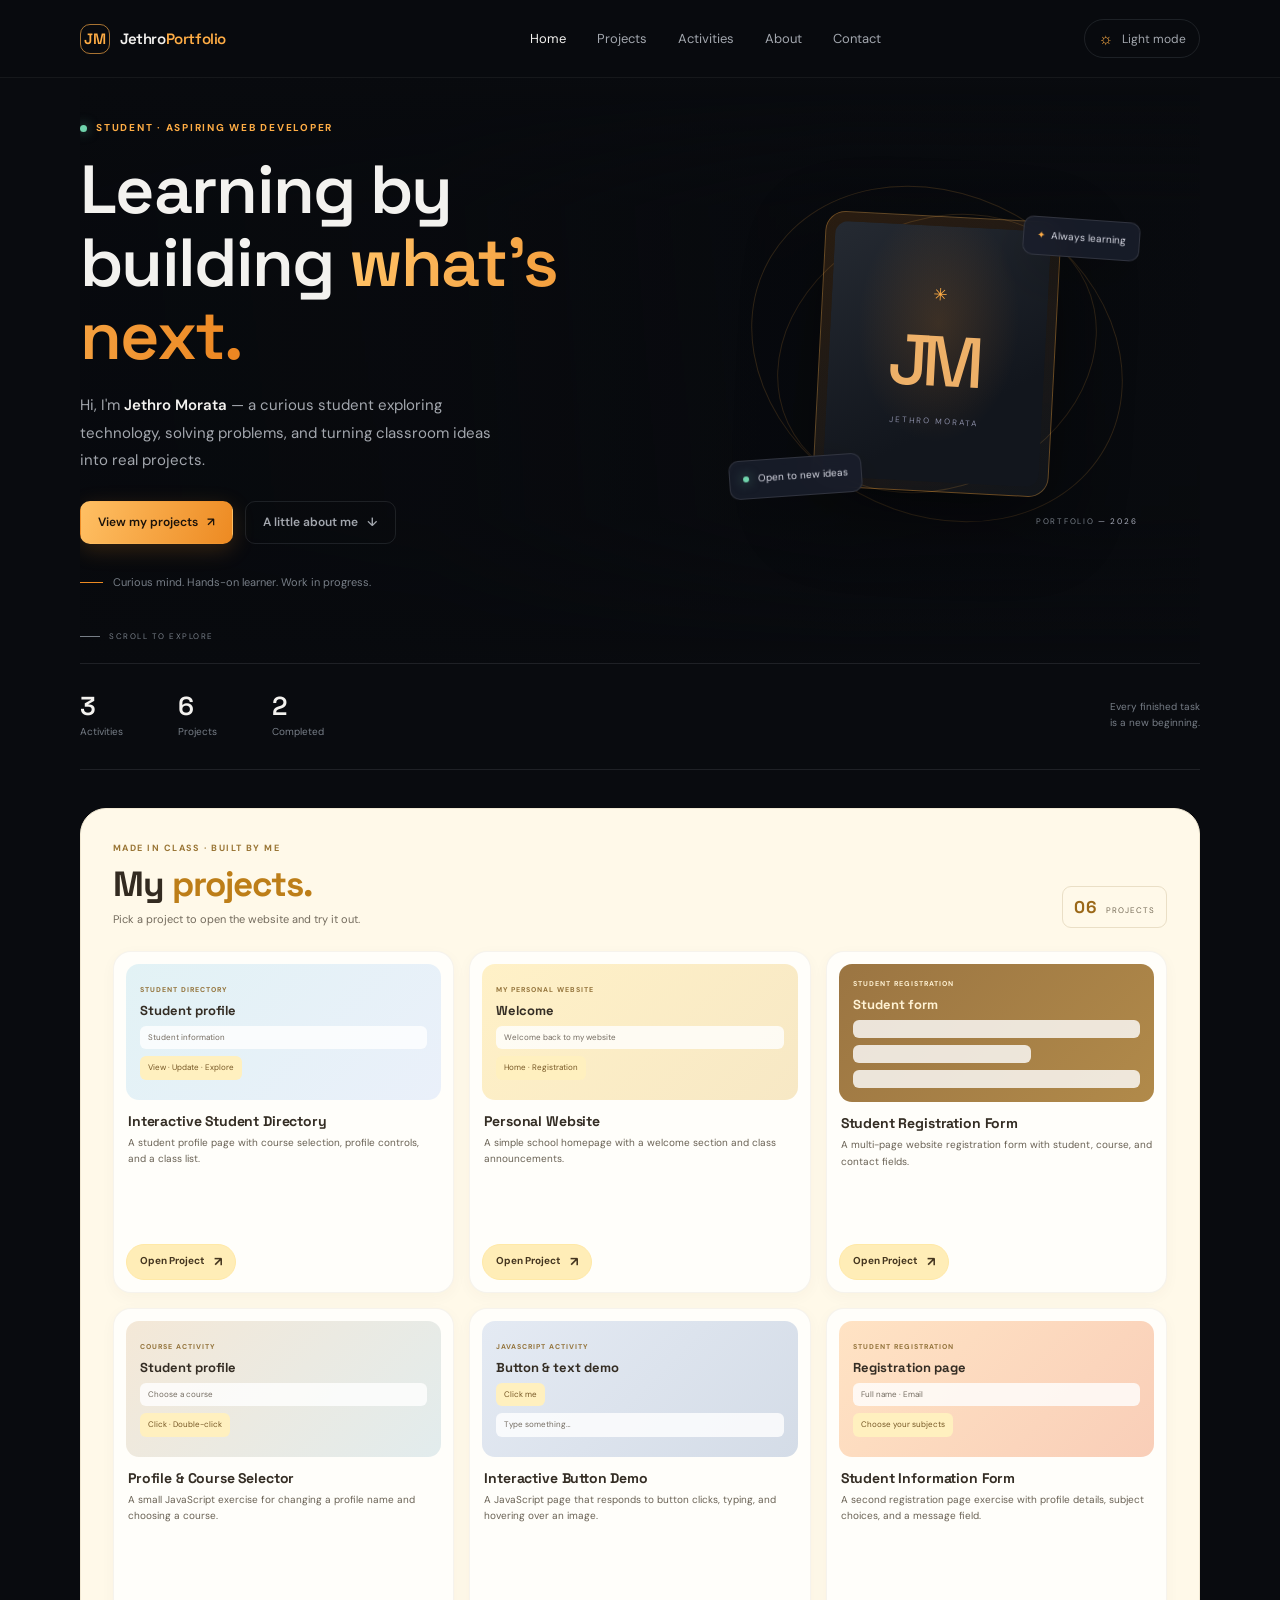
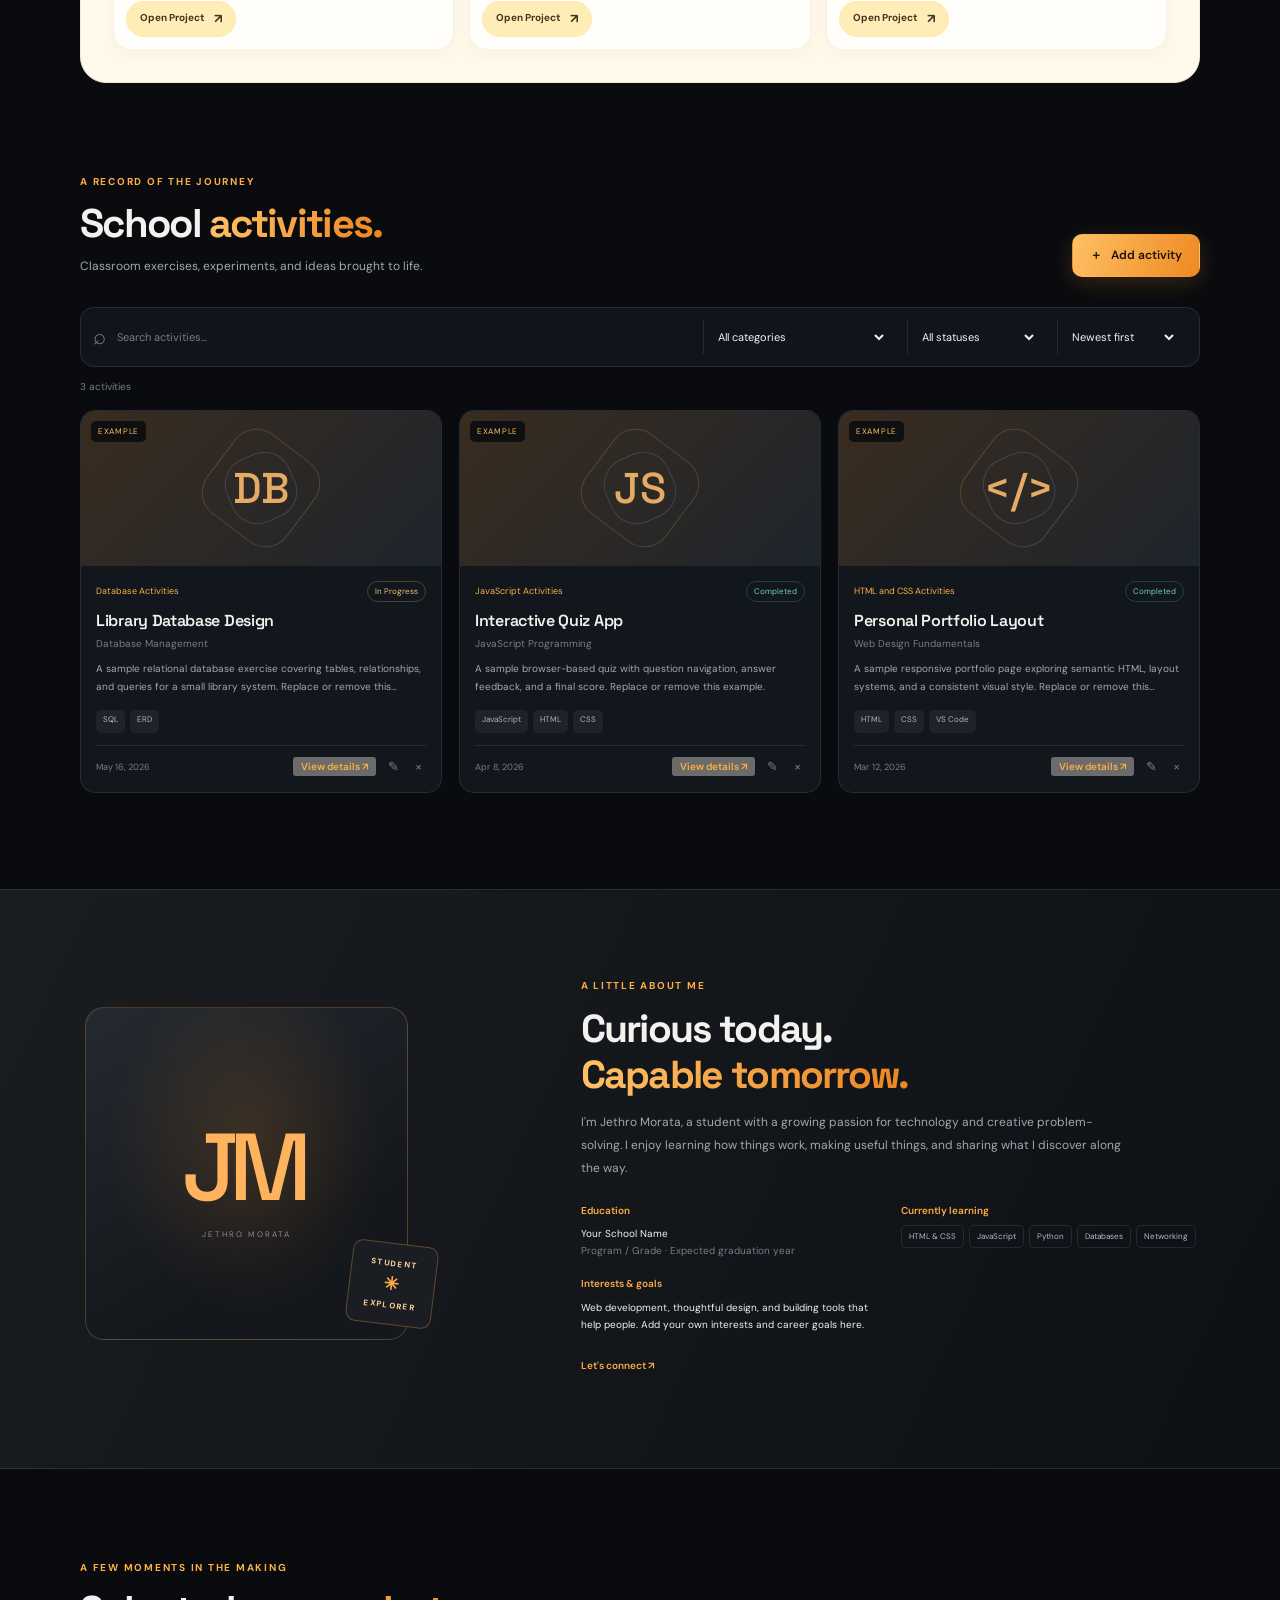
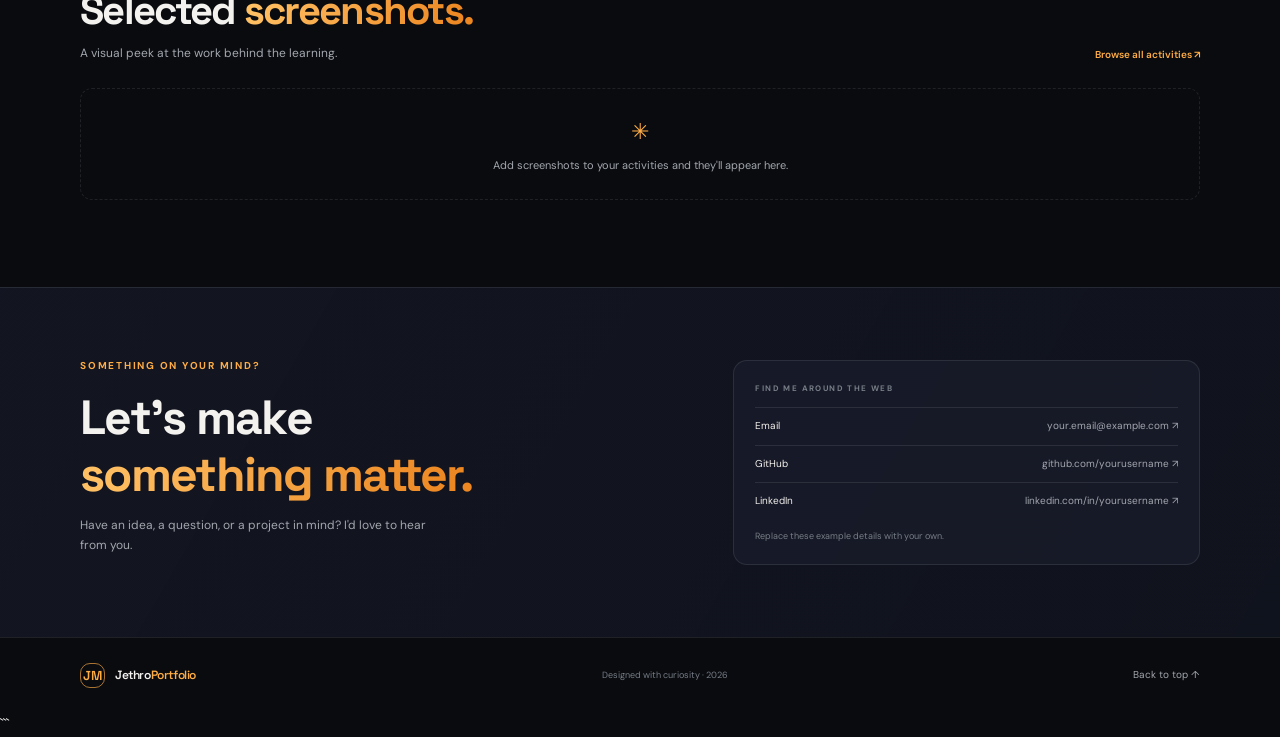
==== commit 0da06878: "Update print statement from 'Hello' to 'Goodbye'" ====
--- a/index.html
+++ b/index.html
@@ -1,4 +1,3 @@
-```html
 <!doctype html>
 <html lang="en">
 <head>
@@ -430,4 +429,4 @@
   </dialog>
 </body>
 </html>
-```+```
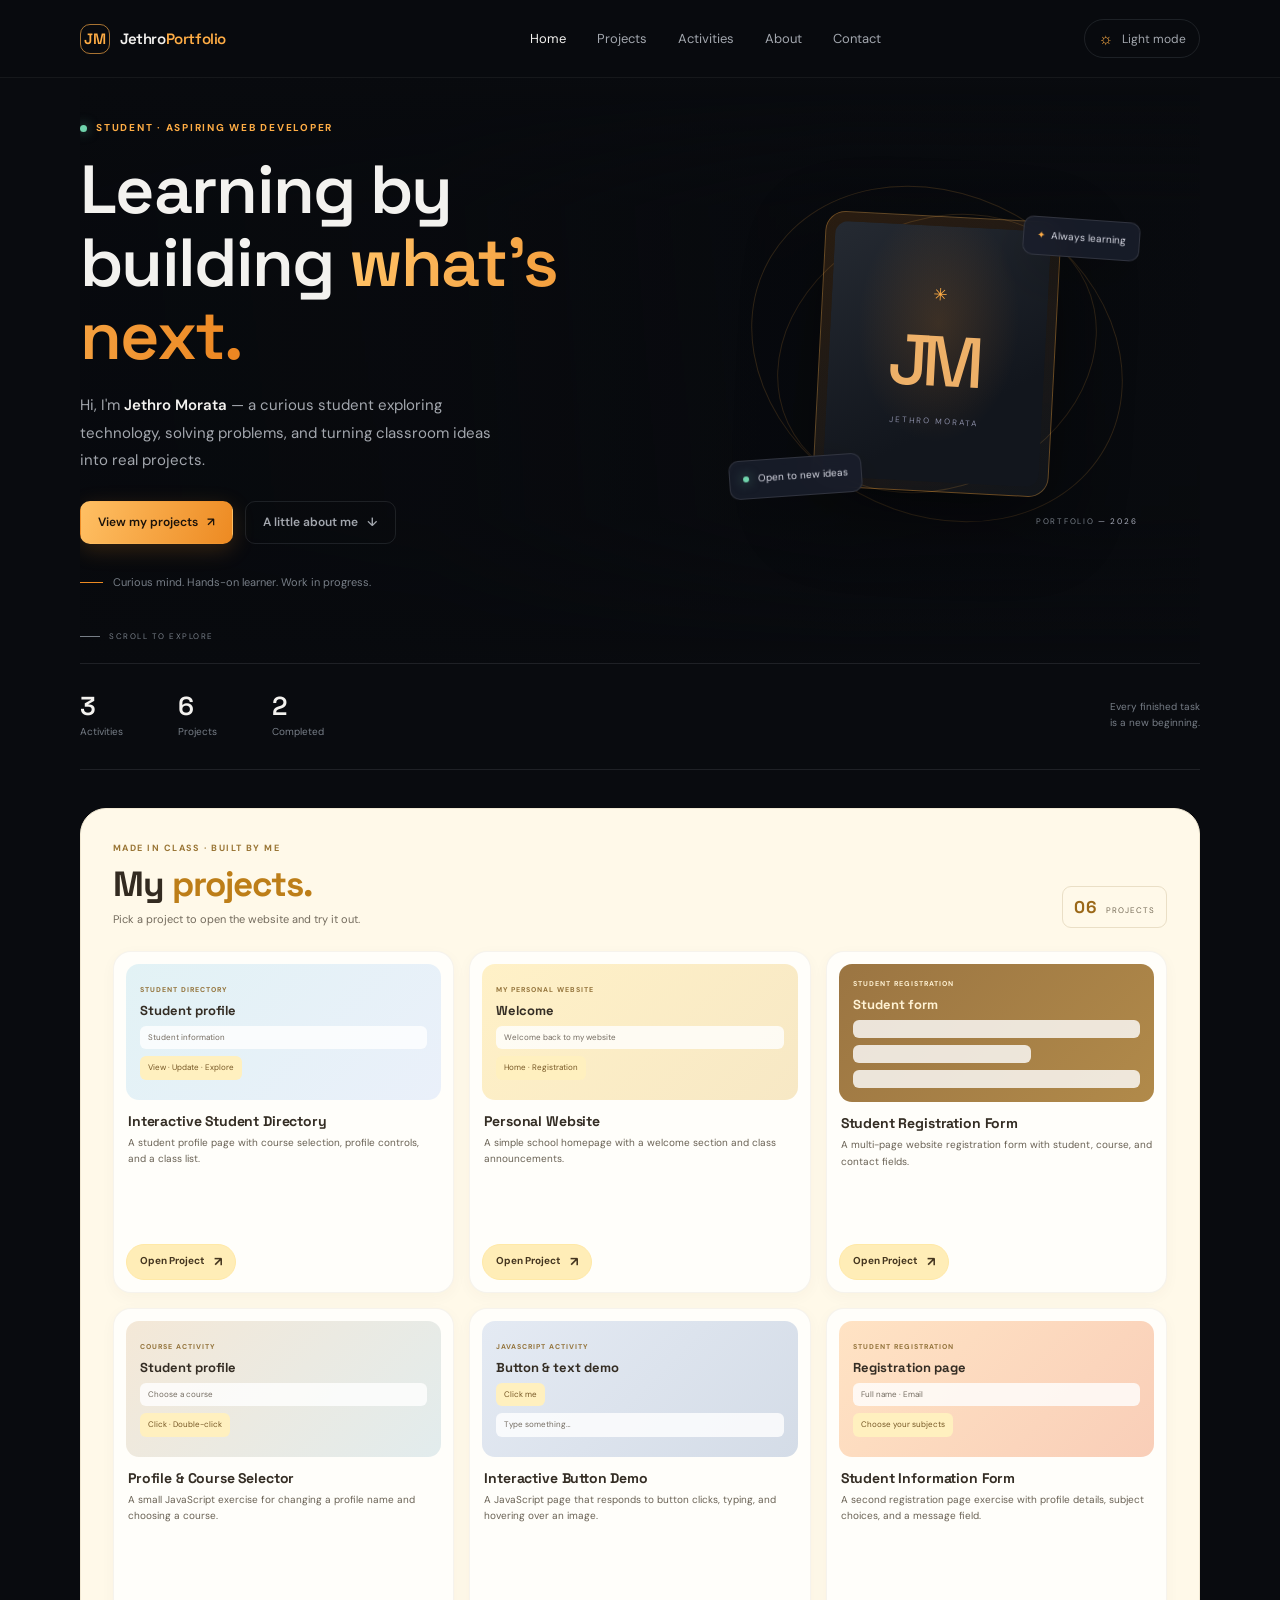
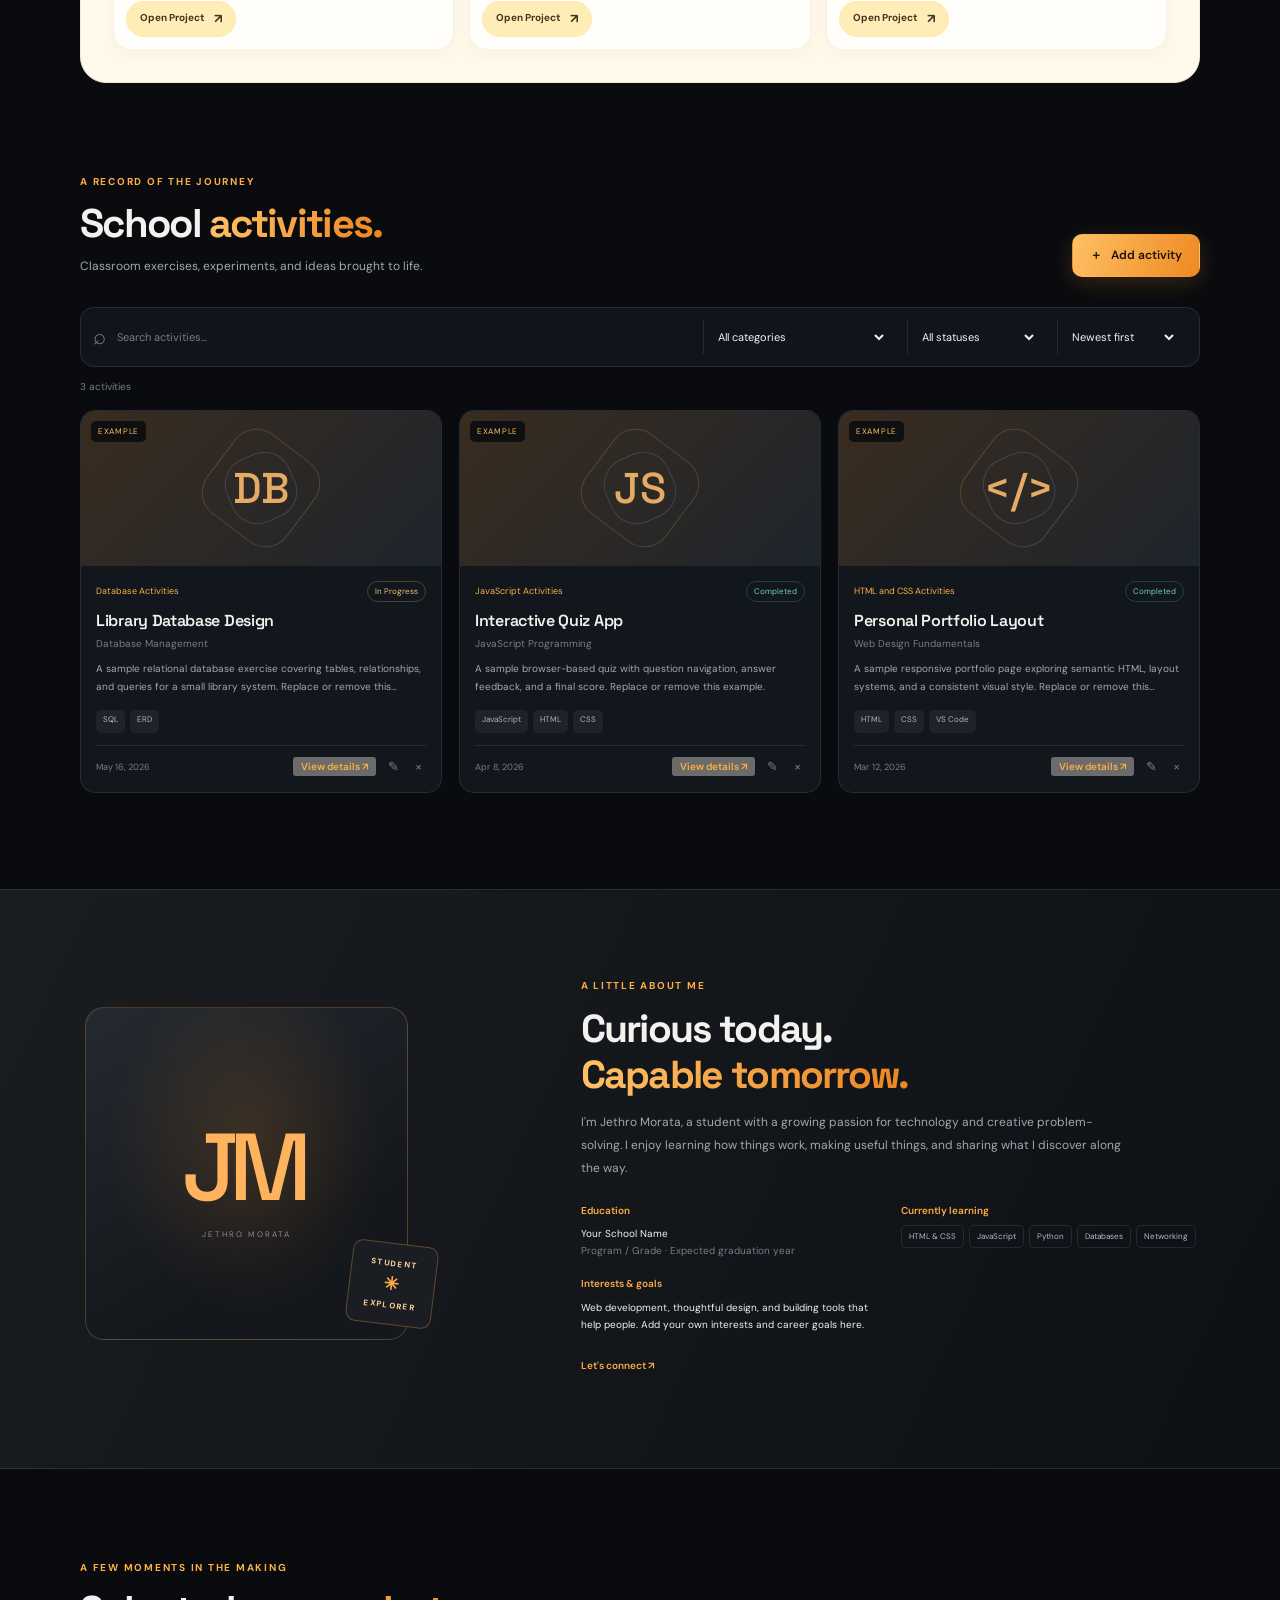
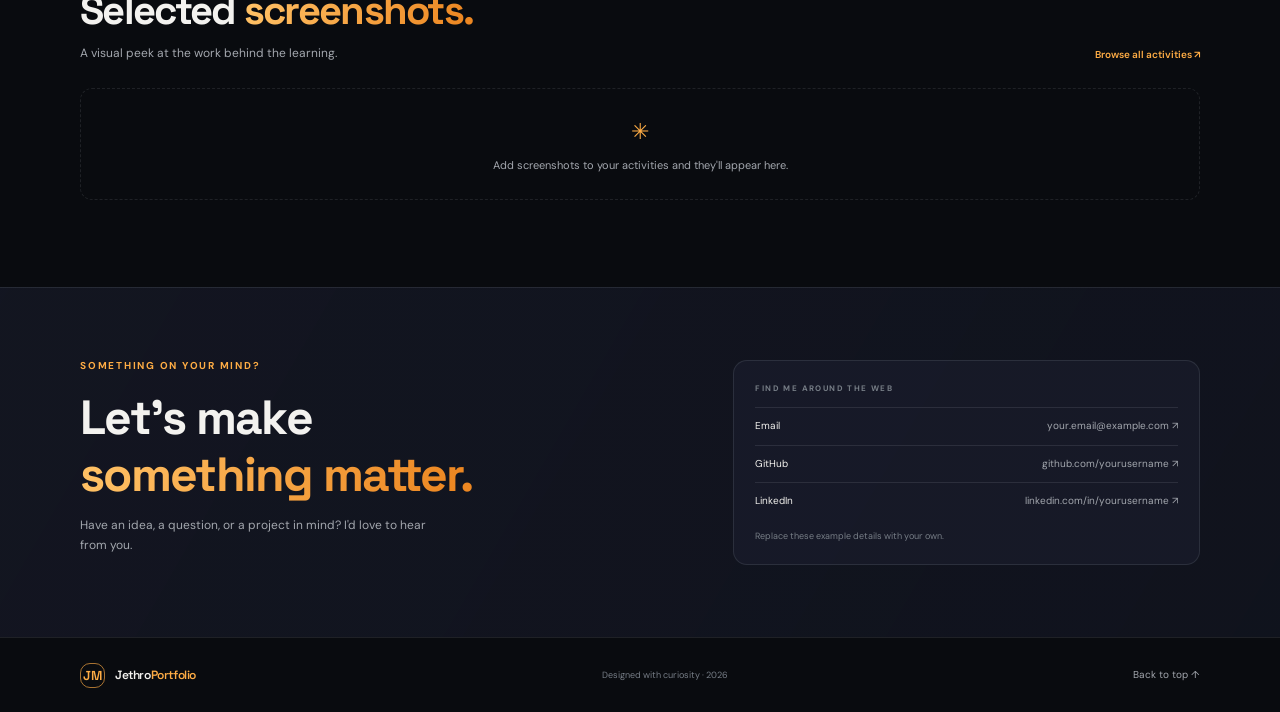
==== commit 4ce4978b: "Update index.html" ====
--- a/index.html
+++ b/index.html
@@ -137,7 +137,7 @@
           </div>
           <h3>Interactive Student Directory</h3>
           <p>A student profile page with course selection, profile controls, and a class list.</p>
-          <a class="project-open" href="Projects/unit30-profile/unit30/HTML.html" target="_blank" rel="noopener noreferrer">Open Project <span aria-hidden="true">↗</span></a>
+          <a class="project-open" href="unit30-profile/unit30/HTML.html" target="_blank" rel="noopener noreferrer">Open Project <span aria-hidden="true">↗</span></a>
         </article>
 
         <article class="project-tile">
@@ -149,7 +149,7 @@
           </div>
           <h3>Personal Website</h3>
           <p>A simple school homepage with a welcome section and class announcements.</p>
-          <a class="project-open" href="Projects/activity-3/ACT%203/HOME.html" target="_blank" rel="noopener noreferrer">Open Project <span aria-hidden="true">↗</span></a>
+          <a class="project-open" href="activity-3/ACT%203/HOME.html" target="_blank" rel="noopener noreferrer">Open Project <span aria-hidden="true">↗</span></a>
         </article>
 
         <article class="project-tile">
@@ -162,7 +162,7 @@
           </div>
           <h3>Student Registration Form</h3>
           <p>A multi-page website registration form with student, course, and contact fields.</p>
-          <a class="project-open" href="Projects/activity-3/ACT%203/REGISTRATION.html" target="_blank" rel="noopener noreferrer">Open Project <span aria-hidden="true">↗</span></a>
+          <a class="project-open" href="activity-3/ACT%203/REGISTRATION.html" target="_blank" rel="noopener noreferrer">Open Project <span aria-hidden="true">↗</span></a>
         </article>
 
         <article class="project-tile">
@@ -174,7 +174,7 @@
           </div>
           <h3>Profile &amp; Course Selector</h3>
           <p>A small JavaScript exercise for changing a profile name and choosing a course.</p>
-          <a class="project-open" href="Projects/unit20/unit20/ACT1.html" target="_blank" rel="noopener noreferrer">Open Project <span aria-hidden="true">↗</span></a>
+          <a class="project-open" href="unit20/unit20/ACT1.html" target="_blank" rel="noopener noreferrer">Open Project <span aria-hidden="true">↗</span></a>
         </article>
 
         <article class="project-tile">
@@ -186,7 +186,7 @@
           </div>
           <h3>Interactive Button Demo</h3>
           <p>A JavaScript page that responds to button clicks, typing, and hovering over an image.</p>
-          <a class="project-open" href="Projects/unit20/unit20/BLAHH.html" target="_blank" rel="noopener noreferrer">Open Project <span aria-hidden="true">↗</span></a>
+          <a class="project-open" href="unit20/unit20/BLAHH.html" target="_blank" rel="noopener noreferrer">Open Project <span aria-hidden="true">↗</span></a>
         </article>
 
         <article class="project-tile">
@@ -198,7 +198,7 @@
           </div>
           <h3>Student Information Form</h3>
           <p>A second registration page exercise with profile details, subject choices, and a message field.</p>
-          <a class="project-open" href="Projects/student-website/unit30/MORATA%20HTML.html" target="_blank" rel="noopener noreferrer">Open Project <span aria-hidden="true">↗</span></a>
+          <a class="project-open" href="student-website/unit30/MORATA%20HTML.html" target="_blank" rel="noopener noreferrer">Open Project <span aria-hidden="true">↗</span></a>
         </article>
       </div>
     </section>
@@ -429,4 +429,3 @@
   </dialog>
 </body>
 </html>
-```
